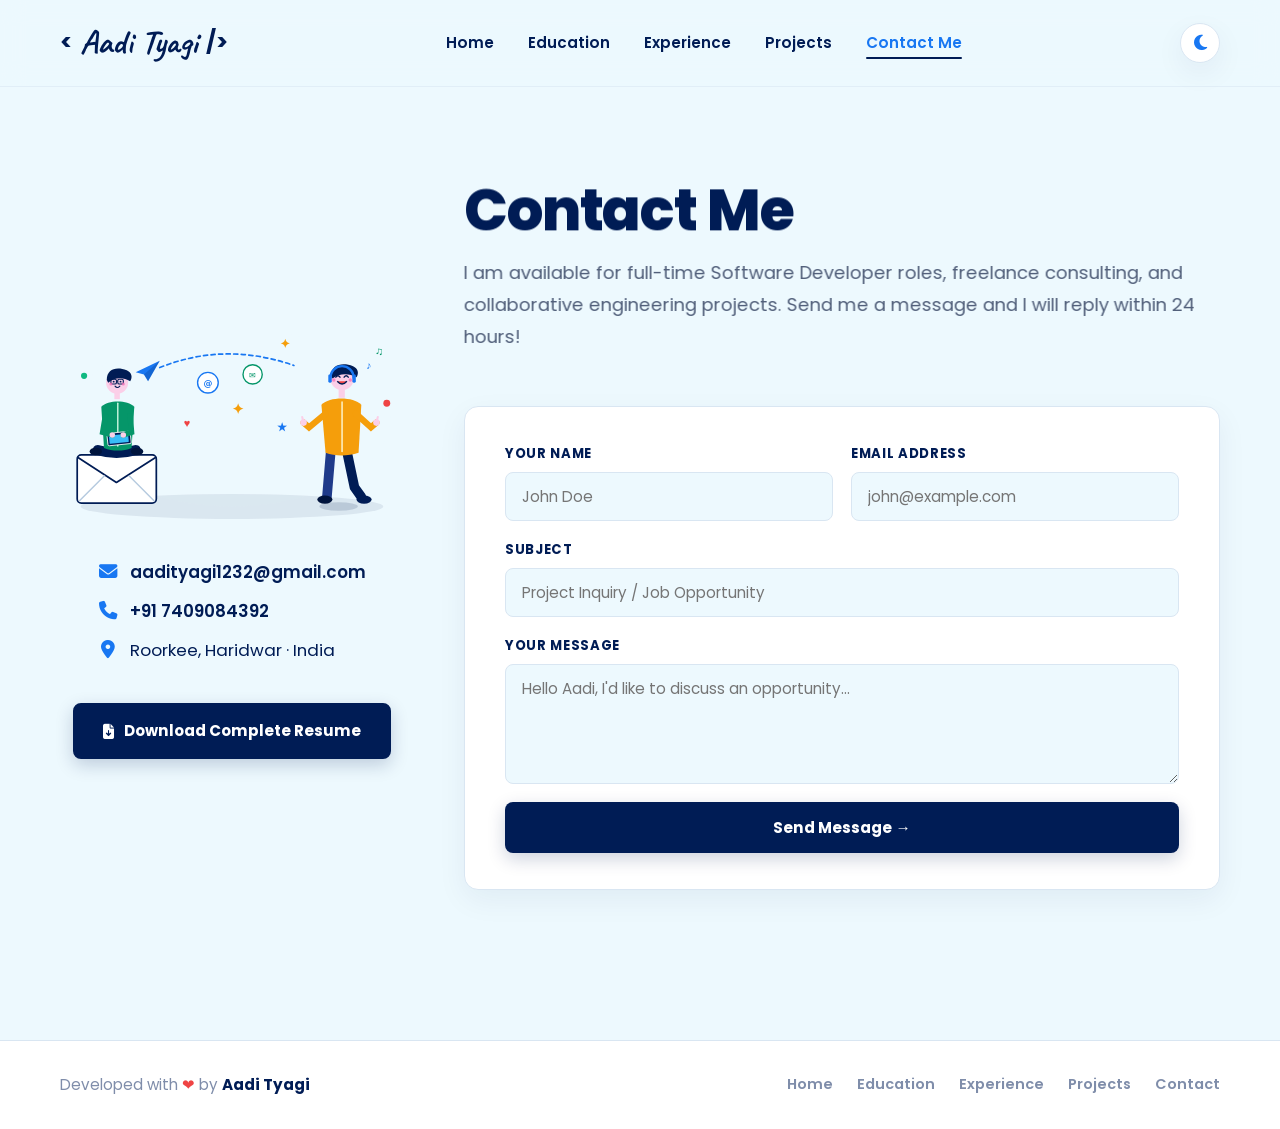
==== contact.html @ 20dd753e "feat: complete master portfolio with dark mode, animations, and live projects" ====
<!DOCTYPE html>
<html lang="en">
<head>
  <meta charset="UTF-8">
  <meta name="viewport" content="width=device-width, initial-scale=1.0">
  <meta name="description" content="Contact Aadi Tyagi — Full Stack Developer. Reach out for software engineering roles and consulting.">
  <title>Contact Me | Aadi Tyagi</title>

  <!-- Google Fonts: Poppins & Caveat -->
  <link rel="preconnect" href="https://fonts.googleapis.com">
  <link rel="preconnect" href="https://fonts.gstatic.com" crossorigin>
  <link href="https://fonts.googleapis.com/css2?family=Caveat:wght@700&family=Poppins:wght@300;400;500;600;700;800;900&display=swap" rel="stylesheet">

  <!-- FontAwesome 6 Icons -->
  <link rel="stylesheet" href="https://cdnjs.cloudflare.com/ajax/libs/font-awesome/6.5.1/css/all.min.css">

  <link rel="stylesheet" href="style.css">
  <link rel="icon" href="data:image/svg+xml,<svg xmlns='http://www.w3.org/2000/svg' viewBox='0 0 100 100'><text y='.9em' font-size='90'>📬</text></svg>">
</head>
<body>

  <!-- Unique Animated Page Loader (Contact: Flying Plane) -->
  <div class="page-loader" id="pageLoader">
    <i class="fa-solid fa-paper-plane loader-contact"></i>
    <span class="loader-text">Loading Contact Portal...</span>
  </div>

  <!-- Header Navigation -->
  <header class="header-nav" id="headerNav">
    <div class="nav-container">
      <a href="index.html" class="brand-signature">
        <span class="brand-code-bracket">&lt;</span>
        <span>Aadi Tyagi</span>
        <span class="brand-code-bracket">/&gt;</span>
      </a>

      <nav>
        <ul class="nav-menu">
          <li><a href="index.html" class="nav-link">Home</a></li>
          <li><a href="education.html" class="nav-link">Education</a></li>
          <li><a href="experience.html" class="nav-link">Experience</a></li>
          <li><a href="projects.html" class="nav-link">Projects</a></li>
          <li><a href="contact.html" class="nav-link active">Contact Me</a></li>
        </ul>
      </nav>

      <!-- Theme Switcher & Mobile Toggle -->
      <div class="nav-actions">
        <button class="theme-toggle-btn" aria-label="Toggle theme" title="Toggle Dark/Light Mode">
          <i class="fa-solid fa-moon theme-icon-moon"></i>
        </button>
        <button class="nav-toggle" id="navToggle" aria-label="Toggle navigation">
          <span></span><span></span><span></span>
        </button>
      </div>
    </div>
  </header>

  <!-- Mobile Drawer -->
  <div class="mobile-menu" id="mobileMenu">
    <a href="index.html" class="mobile-link">Home</a>
    <a href="education.html" class="mobile-link">Education</a>
    <a href="experience.html" class="mobile-link">Experience</a>
    <a href="projects.html" class="mobile-link">Projects</a>
    <a href="contact.html" class="mobile-link active">Contact Me</a>
  </div>

  <main class="page-section">
    <div class="container">
      
      <!-- Contact Split Page (Ashutosh Style) -->
      <div class="contact-split-page">
        
        <!-- Left: 2 Expressive Cartoon Characters (Messenger Friend & Dancing Friend) -->
        <div class="contact-avatar-side scroll-reveal-left">
          <div class="illustration-wrap" style="max-width: 480px; margin-bottom: 24px;">
            <svg viewBox="0 0 500 320" fill="none" xmlns="http://www.w3.org/2000/svg" style="width: 100%; height: auto;">
              <!-- Background Glow Circle -->
              <ellipse cx="250" cy="160" rx="230" ry="130" fill="#EDF9FE"/>
              <ellipse cx="250" cy="290" rx="220" ry="18" fill="rgba(0, 28, 85, 0.08)"/>

              <!-- ========================================================
                   CARTOON 1 (LEFT): MESSENGER FRIEND ON GIANT ENVELOPE
                   ======================================================== -->
              <!-- Giant Mail Envelope -->
              <rect x="25" y="215" width="115" height="70" rx="6" fill="#FFFFFF" stroke="#001C55" stroke-width="2.5"/>
              <path d="M25 218 L82 255 L140 218" stroke="#001C55" stroke-width="2.5" fill="none" stroke-linejoin="round"/>
              <line x1="28" y1="282" x2="65" y2="245" stroke="#B4C9DE" stroke-width="2"/>
              <line x1="137" y1="282" x2="100" y2="245" stroke="#B4C9DE" stroke-width="2"/>

              <!-- Messenger Character Sitting on Envelope with Laptop -->
              <g class="new-standing-cartoon">
                <!-- Folded legs -->
                <path d="M55 208 Q82 216 110 208" stroke="#001C55" stroke-width="15" stroke-linecap="round"/>
                <ellipse cx="52" cy="210" rx="9" ry="5.5" fill="#00143D"/>
                <ellipse cx="112" cy="210" rx="9" ry="5.5" fill="#00143D"/>

                <!-- Emerald Hoodie Torso -->
                <path d="M60 145 C70 135 98 135 108 145 L104 205 C92 210 76 210 64 205 Z" fill="#059669"/>
                <line x1="84" y1="140" x2="84" y2="202" stroke="#D1FAE5" stroke-width="2" stroke-linecap="round"/>

                <!-- Mini Laptop -->
                <rect x="68" y="184" width="34" height="18" rx="2" fill="#001C55" stroke="#FFFFFF" stroke-width="1.2" transform="rotate(-6 68 184)"/>
                <rect x="71" y="187" width="28" height="12" rx="1" fill="#38BDF8" transform="rotate(-6 71 187)"/>

                <!-- Typing Arms -->
                <g class="anim-typing-left">
                  <path d="M66 158 L62 182 L76 186" stroke="#059669" stroke-width="8" stroke-linecap="round"/>
                  <circle cx="76" cy="186" r="4" fill="#FBCFE8"/>
                </g>
                <g class="anim-typing-right">
                  <path d="M102 158 L104 182 L92 186" stroke="#059669" stroke-width="8" stroke-linecap="round"/>
                  <circle cx="92" cy="186" r="4" fill="#FBCFE8"/>
                </g>

                <!-- Head & FULLY VISIBLE SMILING FACE WITH GLASSES -->
                <rect x="79" y="122" width="8" height="12" fill="#FBCFE8"/>
                <circle cx="83" cy="110" r="16" fill="#FBCFE8"/>
                <!-- Hair -->
                <path d="M68 106 C68 90 82 86 97 92 C104 95 106 102 102 108 C92 102 80 102 70 110 Z" fill="#001C55"/>
                <!-- Glasses -->
                <rect x="74" y="105" width="8" height="7" rx="2" fill="none" stroke="#001C55" stroke-width="1.6"/>
                <rect x="84" y="105" width="8" height="7" rx="2" fill="none" stroke="#001C55" stroke-width="1.6"/>
                <line x1="82" y1="108" x2="84" y2="108" stroke="#001C55" stroke-width="1.6"/>
                <!-- Eyes & Smile -->
                <circle cx="78" cy="108.5" r="1.4" fill="#001C55"/>
                <circle cx="88" cy="108.5" r="1.4" fill="#001C55"/>
                <path d="M80 115 Q83 119 87 115" stroke="#001C55" stroke-width="1.6" stroke-linecap="round" fill="none"/>
                <circle cx="74" cy="112" r="2.2" fill="#F472B6" opacity="0.8"/>
                <circle cx="92" cy="112" r="2.2" fill="#F472B6" opacity="0.8"/>
              </g>

              <!-- Flying Paper Airplane from Envelope -->
              <g class="anim-celebrate-jump">
                <path d="M110 95 L145 78 L128 108 L122 98 Z" fill="#1877F2"/>
                <path d="M122 98 L145 78 L128 108 Z" fill="#001C55" opacity="0.2"/>
              </g>

              <!-- Floating Connection Elements Between Characters -->
              <path d="M145 88 Q240 50 340 85" stroke="#1877F2" stroke-width="2.5" stroke-dasharray="6,5" stroke-linecap="round" fill="none"/>
              <g class="anim-celebrate-jump">
                <circle cx="215" cy="110" r="15" fill="#FFFFFF" stroke="#1877F2" stroke-width="2"/>
                <text x="215" y="115" fill="#1877F2" font-family="'Plus Jakarta Sans', system-ui, sans-serif" font-size="13" font-weight="800" text-anchor="middle">@</text>
              </g>
              <g class="anim-dance-arms">
                <circle cx="280" cy="98" r="14" fill="#FFFFFF" stroke="#059669" stroke-width="2"/>
                <text x="280" y="103" fill="#059669" font-size="12" text-anchor="middle">✉</text>
              </g>
              <text x="250" y="155" fill="#F59E0B" font-size="20" font-weight="bold">✦</text>
              <text x="180" y="175" fill="#EF4444" font-size="16">♥</text>
              <text x="315" y="180" fill="#1877F2" font-size="16" font-weight="bold">★</text>

              <!-- ========================================================
                   CARTOON 2 (RIGHT): DANCING & CELEBRATING FRIEND (DOUBLE THUMBS UP)
                   ======================================================== -->
              <g class="anim-dancing-cartoon">
                <!-- Ground Contact Shadow -->
                <ellipse cx="405" cy="290" rx="28" ry="6" fill="rgba(0, 28, 85, 0.15)"/>

                <!-- Dancing Legs (tapping foot rhythm) -->
                <path d="M394 205 L388 276" stroke="#1E3A8A" stroke-width="14" stroke-linecap="round"/>
                <path d="M416 205 L428 262 L438 276" stroke="#001C55" stroke-width="14" stroke-linecap="round" stroke-linejoin="round"/>
                <ellipse cx="385" cy="280" rx="11" ry="6" fill="#00143D"/>
                <ellipse cx="442" cy="280" rx="11" ry="6" fill="#001C55"/>

                <!-- Amber/Orange Celebration Hoodie -->
                <path d="M380 142 C392 130 426 130 438 142 L434 212 C418 217 400 217 386 212 Z" fill="#F59E0B"/>
                <line x1="410" y1="138" x2="410" y2="210" stroke="#FEF3C7" stroke-width="2.2" stroke-linecap="round"/>

                <!-- Double Thumbs Up Dancing Arms -->
                <g class="anim-dance-arms">
                  <!-- Left arm thumbs up -->
                  <path d="M386 155 L362 175 L354 168" stroke="#F59E0B" stroke-width="9" stroke-linecap="round"/>
                  <circle cx="354" cy="168" r="4.8" fill="#FBCFE8"/>
                  <path d="M354 167 L352 160" stroke="#FBCFE8" stroke-width="3" stroke-linecap="round"/>
                  <!-- Right arm thumbs up -->
                  <path d="M430 155 L452 175 L460 168" stroke="#F59E0B" stroke-width="9" stroke-linecap="round"/>
                  <circle cx="460" cy="168" r="4.8" fill="#FBCFE8"/>
                  <path d="M460 167 L462 160" stroke="#FBCFE8" stroke-width="3" stroke-linecap="round"/>
                </g>

                <!-- Head & FULLY VISIBLE JOYFUL FACE WITH HEADPHONES -->
                <rect x="405" y="118" width="9" height="14" fill="#FBCFE8"/>
                <circle cx="410" cy="104" r="17" fill="#FBCFE8"/>
                <!-- Hair -->
                <path d="M394 100 C394 84 410 80 426 86 C433 89 435 96 431 102 C420 96 406 96 396 104 Z" fill="#001C55"/>
                <!-- Wireless Headphones -->
                <path d="M393 104 C393 80 427 80 427 104" stroke="#1877F2" stroke-width="3.5" fill="none"/>
                <rect x="390" y="98" width="5" height="12" rx="2" fill="#1877F2"/>
                <rect x="425" y="98" width="5" height="12" rx="2" fill="#1877F2"/>
                <!-- Happy Singing/Grooving Eyes (^ ^) -->
                <path d="M401 102 Q404 98 407 102" stroke="#001C55" stroke-width="2" fill="none" stroke-linecap="round"/>
                <path d="M413 102 Q416 98 419 102" stroke="#001C55" stroke-width="2" fill="none" stroke-linecap="round"/>
                <!-- Big Open Joyful Smile -->
                <path d="M403 108 Q410 116 417 108" stroke="#001C55" stroke-width="2" fill="#EF4444"/>
                <circle cx="398" cy="106" r="2.5" fill="#F472B6" opacity="0.8"/>
                <circle cx="422" cy="106" r="2.5" fill="#F472B6" opacity="0.8"/>

                <!-- Floating Music Notes -->
                <text x="445" y="90" fill="#1877F2" font-size="15" font-weight="bold" class="anim-music-note">♪</text>
                <text x="458" y="70" fill="#059669" font-size="16" font-weight="bold" class="anim-music-note delay-1">♫</text>
              </g>

              <!-- Ambient Floating Tech Elements -->
              <text x="320" y="60" fill="#F59E0B" font-size="18" font-weight="bold">✦</text>
              <circle cx="35" cy="100" r="4.5" fill="#10B981"/>
              <circle cx="475" cy="140" r="5" fill="#EF4444"/>
            </svg>
          </div>

          <!-- Direct Info List -->
          <div class="direct-info-list scroll-reveal-bottom delay-1">
            <div class="direct-info-item">
              <i class="fa-solid fa-envelope"></i>
              <a href="mailto:aadityagi1232@gmail.com">aadityagi1232@gmail.com</a>
            </div>
            <div class="direct-info-item">
              <i class="fa-solid fa-phone"></i>
              <a href="tel:7409084392">+91 7409084392</a>
            </div>
            <div class="direct-info-item">
              <i class="fa-solid fa-location-dot"></i>
              <span>Roorkee, Haridwar &middot; India</span>
            </div>
          </div>

          <!-- Resume Download Button -->
          <a href="Aadi%20Resume.pdf" download="Aadi Resume.pdf" target="_blank" class="btn-ashutosh scroll-reveal-forward delay-2" style="margin-top: 16px;">
            <i class="fa-solid fa-file-arrow-down"></i> Download Complete Resume
          </a>
        </div>

        <!-- Right: Text & Interactive Form -->
        <div class="contact-info-side">
          <h1 class="page-main-title scroll-reveal-top">Contact Me</h1>
          <p class="page-desc scroll-reveal-right delay-1" style="font-size: 1.15rem;">
            I am available for full-time Software Developer roles, freelance consulting, and collaborative engineering projects. Send me a message and I will reply within 24 hours!
          </p>

          <!-- Interactive Message Form Card -->
          <div class="contact-form-card scroll-reveal-bottom delay-2">
            <form id="contactForm" action="https://formsubmit.co/aadityagi1232@gmail.com" method="POST">
              <input type="hidden" name="_subject" value="New Portfolio Message for Aadi Tyagi">
              <input type="hidden" name="_captcha" value="false">
              <input type="hidden" name="_template" value="table">
              
              <div class="form-group-row">
                <div class="form-group">
                  <label for="name">Your Name</label>
                  <input type="text" id="name" name="name" placeholder="John Doe" required>
                </div>
                <div class="form-group">
                  <label for="email">Email Address</label>
                  <input type="email" id="email" name="email" placeholder="john@example.com" required>
                </div>
              </div>

              <div class="form-group">
                <label for="subject">Subject</label>
                <input type="text" id="subject" name="subject" placeholder="Project Inquiry / Job Opportunity" required>
              </div>

              <div class="form-group">
                <label for="message">Your Message</label>
                <textarea id="message" name="message" placeholder="Hello Aadi, I'd like to discuss an opportunity..." required></textarea>
              </div>

              <button type="submit" class="btn-submit-contact" id="submitBtn">
                Send Message &rarr;
              </button>

              <div class="form-success-box" id="formSuccess">
                ✓ Thank you! Your message has been sent directly to aadityagi1232@gmail.com.
              </div>
            </form>
          </div>
        </div>

      </div>

    </div>
  </main>

  <!-- Master Footer -->
  <footer class="master-footer">
    <div class="container footer-inner">
      <div class="footer-author">
        Developed with <span style="color: #ef4444;">❤</span> by <strong>Aadi Tyagi</strong>
      </div>
      <div class="footer-links">
        <a href="index.html" class="footer-link">Home</a>
        <a href="education.html" class="footer-link">Education</a>
        <a href="experience.html" class="footer-link">Experience</a>
        <a href="projects.html" class="footer-link">Projects</a>
        <a href="contact.html" class="footer-link">Contact</a>
      </div>
    </div>
  </footer>

  <script src="script.js"></script>
</body>
</html>
---- style.css ----
/* ==========================================================================
   AADI TYAGI — MASTERPORTFOLIO (Ashutosh Hathidara Style)
   Clean Light Sky-Blue Aesthetic · Signature Script Logo · Multi-Page Flow
   Typography: Poppins + Signature Font ('Caveat')
   ========================================================================== */

@import url('https://fonts.googleapis.com/css2?family=Caveat:wght@700&family=Poppins:wght@300;400;500;600;700;800;900&display=swap');

:root {
  /* MasterPortfolio Signature Sky Palette */
  --bg-page:        #edf9fe;
  --bg-card:        #ffffff;
  --bg-card-hover:  #ffffff;
  --bg-tint:        #e2f3fb;
  --bg-badge:       #e8f4fc;
  --bg-nav:         rgba(237, 249, 254, 0.95);
  --bg-nav-scrolled: rgba(237, 249, 254, 0.98);

  /* Typography Colors */
  --text-dark:      #001c55;
  --text-body:      #52607b;
  --text-muted:     #7f8daa;
  --text-light:     #a0aec0;

  /* Accent & Interaction */
  --accent-navy:    #001c55;
  --accent-blue:    #1877f2;
  --accent-hover:   #003399;
  --accent-soft:    rgba(0, 28, 85, 0.08);

  --btn-bg:         #001c55;
  --btn-text:       #ffffff;

  --border-card:    #d9e6f2;
  --border-light:   #e7eff7;
  --border-nav:     rgba(217, 230, 242, 0.6);

  /* Shadows */
  --shadow-card:    0 10px 30px rgba(0, 28, 85, 0.06);
  --shadow-hover:   0 18px 40px rgba(0, 28, 85, 0.12);
  --shadow-btn:     0 6px 18px rgba(0, 28, 85, 0.2);

  /* Geometry */
  --r-sm:           8px;
  --r-md:           14px;
  --r-lg:           20px;
  --r-full:         9999px;

  /* Fonts */
  --font-main:      'Poppins', sans-serif;
  --font-signature: 'Caveat', cursive;

  --ease:           cubic-bezier(0.16, 1, 0.3, 1);
}

/* ============ HIGH-CONTRAST CURATED DARK THEME ============ */
[data-theme="dark"] {
  --bg-page:        #0a0f1d;
  --bg-card:        #11192e;
  --bg-card-hover:  #16223d;
  --bg-tint:        #16223d;
  --bg-badge:       #1e293b;
  --bg-nav:         rgba(10, 15, 29, 0.92);
  --bg-nav-scrolled: rgba(10, 15, 29, 0.98);

  --text-dark:      #f8fafc;
  --text-body:      #cbd5e1;
  --text-muted:     #94a3b8;
  --text-light:     #64748b;

  --accent-navy:    #38bdf8;
  --accent-blue:    #38bdf8;
  --accent-hover:   #60a5fa;
  --accent-soft:    rgba(56, 189, 248, 0.14);

  --btn-bg:         #1877f2;
  --btn-text:       #ffffff;

  --border-card:    #1e293b;
  --border-light:   #27354f;
  --border-nav:     rgba(30, 41, 59, 0.85);

  --shadow-card:    0 10px 30px rgba(0, 0, 0, 0.45);
  --shadow-hover:   0 18px 40px rgba(0, 0, 0, 0.65);
  --shadow-btn:     0 6px 18px rgba(56, 189, 248, 0.25);
}

/* ============ RESET & BASE ============ */
*, *::before, *::after {
  margin: 0;
  padding: 0;
  box-sizing: border-box;
}

html {
  scroll-behavior: smooth;
  font-size: 16px;
  background-color: var(--bg-page);
}

body {
  font-family: var(--font-main);
  background-color: var(--bg-page);
  color: var(--text-dark);
  line-height: 1.6;
  -webkit-font-smoothing: antialiased;
  -moz-osx-font-smoothing: grayscale;
  min-height: 100vh;
  display: flex;
  flex-direction: column;
}

/* Page Transition Loader */
.page-loader {
  position: fixed;
  inset: 0;
  background: var(--bg-page);
  z-index: 99999;
  display: flex;
  flex-direction: column;
  align-items: center;
  justify-content: center;
  gap: 20px;
  transition: opacity 0.5s ease, visibility 0.5s ease;
}

.page-loader.fade-out {
  opacity: 0;
  visibility: hidden;
  pointer-events: none;
}

/* Unique Loader Animations */
/* 1. Code Brackets Loader (Home) */
.loader-code {
  font-family: var(--font-signature);
  font-size: 2.8rem;
  color: var(--text-dark);
  animation: pulseScale 1.4s infinite ease-in-out;
}

/* 2. Cap Loader (Education) */
.loader-cap {
  font-size: 3rem;
  color: #1877f2;
  animation: bounceCap 1.2s infinite alternate ease-in-out;
}

/* 3. Briefcase Loader (Experience) */
.loader-exp {
  font-size: 2.8rem;
  color: var(--text-dark);
  animation: swingBrief 1.2s infinite ease-in-out;
}

/* 4. Terminal / Project Loader (Projects) */
.loader-projects {
  font-size: 2.8rem;
  color: #0ea5e9;
  animation: spinSlow 2s infinite linear;
}

/* 5. Plane Loader (Contact) */
.loader-contact {
  font-size: 3rem;
  color: #2563eb;
  animation: flyPlane 1.5s infinite ease-in-out;
}

.loader-text {
  font-size: 0.9rem;
  font-weight: 600;
  letter-spacing: 0.08em;
  text-transform: uppercase;
  color: var(--text-muted);
}

@keyframes pulseScale {
  0%, 100% { transform: scale(0.95); opacity: 0.7; }
  50% { transform: scale(1.08); opacity: 1; }
}

@keyframes bounceCap {
  0% { transform: translateY(0) rotate(-4deg); }
  100% { transform: translateY(-16px) rotate(4deg); }
}

@keyframes swingBrief {
  0%, 100% { transform: rotate(-8deg); }
  50% { transform: rotate(8deg); }
}

@keyframes spinSlow {
  0% { transform: rotate(0deg); }
  100% { transform: rotate(360deg); }
}

@keyframes flyPlane {
  0%, 100% { transform: translate(0, 0) rotate(0deg); }
  50% { transform: translate(12px, -12px) rotate(-10deg); }
}

/* ============ NAVBAR (Ashutosh Style) ============ */
.header-nav {
  position: sticky;
  top: 0;
  width: 100%;
  background: var(--bg-nav);
  backdrop-filter: blur(12px);
  -webkit-backdrop-filter: blur(12px);
  z-index: 1000;
  padding: 16px 0;
  border-bottom: 1px solid var(--border-nav);
  transition: all 0.3s var(--ease);
}

.header-nav.scrolled {
  box-shadow: var(--shadow-card);
  background: var(--bg-nav-scrolled);
}

.nav-actions {
  display: flex;
  align-items: center;
  gap: 12px;
}

.theme-toggle-btn {
  width: 40px;
  height: 40px;
  border-radius: var(--r-full);
  border: 1px solid var(--border-card);
  background: var(--bg-card);
  color: var(--text-dark);
  display: inline-flex;
  align-items: center;
  justify-content: center;
  cursor: pointer;
  font-size: 1.1rem;
  transition: all 0.25s var(--ease);
  box-shadow: var(--shadow-card);
}

.theme-toggle-btn:hover {
  transform: scale(1.08) rotate(15deg);
  border-color: var(--accent-blue);
  color: var(--accent-blue);
}

.theme-icon-sun {
  color: #f59e0b;
}

.theme-icon-moon {
  color: #1877f2;
}

.nav-container {
  max-width: 1240px;
  margin: 0 auto;
  padding: 0 40px;
  display: flex;
  align-items: center;
  justify-content: space-between;
}

/* Signature Brand Logo */
.brand-signature {
  display: inline-flex;
  align-items: center;
  gap: 8px;
  text-decoration: none;
  font-family: var(--font-signature);
  font-size: 2.1rem;
  color: var(--text-dark);
  font-weight: 700;
  transition: transform 0.2s var(--ease);
}

.brand-signature:hover {
  transform: scale(1.03);
}

.brand-code-bracket {
  font-family: var(--font-main);
  font-size: 1.4rem;
  font-weight: 700;
  color: var(--text-dark);
}

.nav-menu {
  display: flex;
  align-items: center;
  gap: 34px;
  list-style: none;
}

.nav-link {
  font-size: 0.95rem;
  font-weight: 600;
  color: var(--text-dark);
  text-decoration: none;
  position: relative;
  transition: color 0.2s ease;
  padding: 6px 0;
}

.nav-link:hover,
.nav-link.active {
  color: var(--accent-blue);
}

.nav-link.active::after {
  content: '';
  position: absolute;
  bottom: 0;
  left: 0;
  width: 100%;
  height: 2.5px;
  background: var(--accent-navy);
  border-radius: 2px;
}

/* Mobile Hamburger */
.nav-toggle {
  display: none;
  flex-direction: column;
  justify-content: center;
  gap: 5px;
  width: 40px;
  height: 40px;
  background: transparent;
  border: none;
  cursor: pointer;
  padding: 5px;
}

.nav-toggle span {
  display: block;
  width: 100%;
  height: 2.5px;
  background: var(--text-dark);
  border-radius: 2px;
  transition: all 0.25s;
}

.nav-toggle.open span:nth-child(1) { transform: translateY(7.5px) rotate(45deg); }
.nav-toggle.open span:nth-child(2) { opacity: 0; }
.nav-toggle.open span:nth-child(3) { transform: translateY(-7.5px) rotate(-45deg); }

/* Mobile Menu Drawer */
.mobile-menu {
  position: fixed;
  inset: 72px 0 0 0;
  background: var(--bg-page);
  z-index: 990;
  display: none;
  flex-direction: column;
  padding: 30px 40px;
  gap: 20px;
  border-top: 1px solid var(--border-card);
}

.mobile-menu.open {
  display: flex;
}

.mobile-link {
  font-size: 1.25rem;
  font-weight: 700;
  color: var(--text-dark);
  text-decoration: none;
  padding: 10px 0;
  border-bottom: 1px solid var(--border-card);
}

.mobile-link.active {
  color: var(--accent-blue);
}

/* ============ MAIN LAYOUT ============ */
main {
  flex: 1;
}

.container {
  max-width: 1240px;
  margin: 0 auto;
  padding: 0 40px;
}

.page-section {
  padding: 60px 0 90px;
}

/* ============ ASHUTOSH HERO SPLIT ============ */
.hero-split {
  display: grid;
  grid-template-columns: 1.15fr 1fr;
  gap: 60px;
  align-items: center;
  min-height: calc(85vh - 75px);
  padding: 40px 0 60px;
}

.hero-text-side {
  display: flex;
  flex-direction: column;
}

.hero-greeting {
  font-size: clamp(2.8rem, 5.2vw, 4.4rem);
  font-weight: 800;
  color: var(--text-dark);
  line-height: 1.12;
  letter-spacing: -0.03em;
  margin-bottom: 12px;
}

.hero-handle {
  font-size: 1.4rem;
  font-weight: 600;
  color: var(--text-muted);
  font-style: italic;
  margin-bottom: 22px;
}

.hero-summary {
  font-size: 1.15rem;
  color: var(--text-body);
  line-height: 1.8;
  margin-bottom: 32px;
  max-width: 580px;
}

.hero-summary strong {
  color: var(--text-dark);
  font-weight: 700;
}

/* Social Icon Badges (Ashutosh Style) */
.social-icons-row {
  display: flex;
  align-items: center;
  gap: 16px;
  margin-bottom: 36px;
  flex-wrap: wrap;
}

.social-circle {
  width: 44px;
  height: 44px;
  border-radius: 50%;
  display: flex;
  align-items: center;
  justify-content: center;
  text-decoration: none;
  font-size: 1.15rem;
  color: #ffffff;
  transition: all 0.25s var(--ease);
  box-shadow: 0 4px 12px rgba(0, 0, 0, 0.08);
}

.social-circle:hover {
  transform: translateY(-4px) scale(1.05);
  box-shadow: 0 8px 18px rgba(0, 0, 0, 0.16);
}

.social-circle.github   { background: #181717; }
.social-circle.linkedin { background: #0077b5; }
.social-circle.email    { background: #ea4335; }
.social-circle.phone    { background: #25d366; }
.social-circle.code     { background: #001c55; }

/* Action Buttons */
.hero-btn-row {
  display: flex;
  align-items: center;
  gap: 16px;
  flex-wrap: wrap;
}

.btn-ashutosh {
  display: inline-flex;
  align-items: center;
  gap: 10px;
  background: var(--accent-navy);
  color: #ffffff;
  padding: 14px 28px;
  font-size: 0.95rem;
  font-weight: 700;
  border-radius: var(--r-sm);
  text-decoration: none;
  box-shadow: var(--shadow-btn);
  transition: all 0.25s var(--ease);
  cursor: pointer;
  border: 2px solid var(--accent-navy);
}

.btn-ashutosh:hover {
  background: var(--accent-hover);
  border-color: var(--accent-hover);
  transform: translateY(-2px);
  box-shadow: var(--shadow-hover);
}

.btn-ashutosh-outline {
  display: inline-flex;
  align-items: center;
  gap: 10px;
  background: transparent;
  color: var(--accent-navy);
  padding: 14px 28px;
  font-size: 0.95rem;
  font-weight: 700;
  border-radius: var(--r-sm);
  text-decoration: none;
  border: 2px solid var(--accent-navy);
  transition: all 0.25s var(--ease);
}

.btn-ashutosh-outline:hover {
  background: var(--accent-navy);
  color: #ffffff;
  transform: translateY(-2px);
}

/* Hero Illustration Container */
.hero-art-side {
  display: flex;
  align-items: center;
  justify-content: center;
  position: relative;
}

.illustration-wrap {
  width: 100%;
  max-width: 520px;
  animation: floatArt 6s ease-in-out infinite alternate;
}

@keyframes floatArt {
  0%   { transform: translateY(0); }
  100% { transform: translateY(-10px); }
}

/* ============ WHAT I DO SECTION (Ashutosh Style) ============ */
.section-heading-center {
  font-size: clamp(2.2rem, 4vw, 3.2rem);
  font-weight: 800;
  color: var(--text-dark);
  text-align: center;
  margin-bottom: 50px;
  letter-spacing: -0.02em;
}

.what-i-do-grid {
  display: grid;
  grid-template-columns: 1fr 1.3fr;
  gap: 60px;
  align-items: center;
  margin-top: 40px;
}

.wid-art {
  display: flex;
  justify-content: center;
}

.wid-content {
  display: flex;
  flex-direction: column;
}

.wid-title {
  font-size: 2rem;
  font-weight: 800;
  color: var(--text-dark);
  margin-bottom: 20px;
}

.tech-icons-row {
  display: flex;
  align-items: center;
  gap: 20px;
  font-size: 2.4rem;
  color: var(--text-muted);
  margin-bottom: 28px;
  flex-wrap: wrap;
}

.tech-icon-item {
  transition: transform 0.2s, color 0.2s;
  cursor: pointer;
}

.tech-icon-item:hover {
  transform: scale(1.18);
  color: var(--accent-blue);
}

.wid-bullets {
  display: flex;
  flex-direction: column;
  gap: 14px;
}

.wid-bullet {
  display: flex;
  align-items: flex-start;
  gap: 12px;
  font-size: 1.05rem;
  color: var(--text-body);
  line-height: 1.65;
}

.wid-bullet span.bullet-emoji {
  font-size: 1.25rem;
  line-height: 1.4;
}

/* ============ PAGE HEADER (MULTI-PAGE BANNER) ============ */
.page-hero-banner {
  display: grid;
  grid-template-columns: 1fr 1.1fr;
  gap: 60px;
  align-items: center;
  padding: 40px 0 60px;
}

.page-hero-art {
  display: flex;
  align-items: center;
  justify-content: center;
}

.page-hero-text {
  display: flex;
  flex-direction: column;
}

.page-main-title {
  font-size: clamp(2.4rem, 4.5vw, 3.6rem);
  font-weight: 800;
  color: var(--text-dark);
  line-height: 1.15;
  margin-bottom: 14px;
  letter-spacing: -0.02em;
}

.page-subtitle {
  font-size: 1.25rem;
  font-weight: 700;
  color: var(--text-dark);
  margin-bottom: 16px;
}

.page-desc {
  font-size: 1.05rem;
  color: var(--text-body);
  line-height: 1.75;
  margin-bottom: 24px;
}

/* ============ EDUCATION CARDS ============ */
.degrees-section-title {
  font-size: 2.2rem;
  font-weight: 800;
  color: var(--text-dark);
  text-align: center;
  margin: 60px 0 40px;
}

.degrees-container {
  display: flex;
  flex-direction: column;
  gap: 30px;
}

.degree-card {
  background: var(--bg-card);
  border: 1px solid var(--border-card);
  border-radius: var(--r-md);
  padding: 36px 40px;
  box-shadow: var(--shadow-card);
  display: grid;
  grid-template-columns: 120px 1fr;
  gap: 36px;
  align-items: center;
  transition: all 0.3s var(--ease);
}

.degree-card:hover {
  transform: translateY(-4px);
  box-shadow: var(--shadow-hover);
}

.degree-logo-box {
  width: 100px;
  height: 100px;
  border-radius: 50%;
  background: var(--bg-tint);
  border: 2px solid var(--border-card);
  display: flex;
  align-items: center;
  justify-content: center;
  font-size: 2.2rem;
  color: var(--accent-navy);
}

.degree-body {
  display: flex;
  flex-direction: column;
}

.degree-header-row {
  display: flex;
  justify-content: space-between;
  align-items: flex-start;
  flex-wrap: wrap;
  gap: 10px;
  margin-bottom: 8px;
}

.degree-institution {
  font-size: 1.45rem;
  font-weight: 800;
  color: var(--text-dark);
}

.degree-dates {
  font-size: 0.95rem;
  font-weight: 700;
  color: var(--text-muted);
}

.degree-name {
  font-size: 1.15rem;
  font-weight: 700;
  color: var(--accent-blue);
  margin-bottom: 16px;
}

.degree-points {
  display: flex;
  flex-direction: column;
  gap: 8px;
}

.degree-point {
  display: flex;
  align-items: flex-start;
  gap: 10px;
  font-size: 0.98rem;
  color: var(--text-body);
}

.degree-point i {
  color: #10b981;
  margin-top: 4px;
}

/* Certifications Grid */
.certs-grid {
  display: grid;
  grid-template-columns: repeat(auto-fit, minmax(320px, 1fr));
  gap: 24px;
  margin-top: 30px;
}

.cert-card {
  background: var(--bg-card);
  border: 1px solid var(--border-card);
  border-radius: var(--r-md);
  padding: 30px;
  box-shadow: var(--shadow-card);
  display: flex;
  flex-direction: column;
  transition: all 0.3s var(--ease);
}

.cert-card:hover {
  transform: translateY(-4px);
  box-shadow: var(--shadow-hover);
}

.cert-icon-top {
  font-size: 2rem;
  color: var(--accent-navy);
  margin-bottom: 16px;
}

.cert-title {
  font-size: 1.2rem;
  font-weight: 700;
  color: var(--text-dark);
  margin-bottom: 6px;
}

.cert-issuer {
  font-size: 0.88rem;
  font-weight: 600;
  color: var(--accent-blue);
  margin-bottom: 12px;
}

.cert-desc {
  font-size: 0.92rem;
  color: var(--text-body);
  line-height: 1.6;
  margin-bottom: 18px;
  flex: 1;
}

.cert-badge {
  align-self: flex-start;
  font-size: 0.75rem;
  font-weight: 700;
  background: #e6f9ed;
  color: #059669;
  padding: 4px 12px;
  border-radius: var(--r-full);
}

/* ============ EXPERIENCE TIMELINE ============ */
.exp-timeline {
  display: flex;
  flex-direction: column;
  gap: 30px;
  margin-top: 30px;
}

.exp-card {
  background: var(--bg-card);
  border: 1px solid var(--border-card);
  border-radius: var(--r-md);
  padding: 36px 40px;
  box-shadow: var(--shadow-card);
  display: grid;
  grid-template-columns: 120px 1fr;
  gap: 36px;
  align-items: flex-start;
  transition: all 0.3s var(--ease);
}

.exp-card:hover {
  transform: translateY(-4px);
  box-shadow: var(--shadow-hover);
}

.exp-icon-box {
  width: 90px;
  height: 90px;
  border-radius: var(--r-md);
  background: var(--bg-tint);
  border: 1px solid var(--border-card);
  display: flex;
  align-items: center;
  justify-content: center;
  font-size: 2.2rem;
  color: var(--accent-navy);
}

.exp-header {
  display: flex;
  justify-content: space-between;
  align-items: flex-start;
  flex-wrap: wrap;
  gap: 10px;
  margin-bottom: 6px;
}

.exp-role-title {
  font-size: 1.45rem;
  font-weight: 800;
  color: var(--text-dark);
}

.exp-period {
  font-size: 0.92rem;
  font-weight: 700;
  color: var(--text-muted);
}

.exp-company-sub {
  font-size: 1.1rem;
  font-weight: 700;
  color: var(--accent-blue);
  margin-bottom: 16px;
}

.exp-bullets {
  display: flex;
  flex-direction: column;
  gap: 8px;
  margin-bottom: 18px;
}

.exp-bullet {
  display: flex;
  align-items: flex-start;
  gap: 10px;
  font-size: 0.98rem;
  color: var(--text-body);
  line-height: 1.6;
}

.exp-bullet i {
  color: var(--accent-blue);
  margin-top: 5px;
  font-size: 0.85rem;
}

.exp-tags-row {
  display: flex;
  flex-wrap: wrap;
  gap: 8px;
}

.exp-tag {
  font-size: 0.78rem;
  font-weight: 600;
  background: var(--bg-page);
  border: 1px solid var(--border-card);
  color: var(--text-dark);
  padding: 4px 12px;
  border-radius: var(--r-full);
}

/* ============ PROJECTS SECTION (Ashutosh Cards) ============ */
.projects-cards-grid {
  display: grid;
  grid-template-columns: repeat(auto-fit, minmax(360px, 1fr));
  gap: 28px;
  margin-top: 30px;
}

.ashutosh-proj-card {
  background: var(--bg-card);
  border: 1px solid var(--border-card);
  border-radius: var(--r-md);
  padding: 32px 30px;
  box-shadow: var(--shadow-card);
  display: flex;
  flex-direction: column;
  transition: all 0.3s var(--ease);
  position: relative;
}

.ashutosh-proj-card:hover {
  transform: translateY(-5px);
  box-shadow: var(--shadow-hover);
}

.proj-card-top {
  display: flex;
  align-items: center;
  gap: 12px;
  margin-bottom: 12px;
}

.proj-card-icon {
  font-size: 1.25rem;
  color: var(--text-dark);
}

.proj-card-name {
  font-size: 1.45rem;
  font-weight: 800;
  color: var(--text-dark);
  letter-spacing: -0.02em;
}

.proj-card-tag {
  font-size: 0.72rem;
  font-weight: 700;
  text-transform: uppercase;
  color: var(--accent-blue);
  background: var(--bg-badge);
  padding: 3px 10px;
  border-radius: var(--r-full);
  margin-bottom: 14px;
  align-self: flex-start;
}

.proj-card-desc {
  font-size: 0.95rem;
  color: var(--text-body);
  line-height: 1.65;
  margin-bottom: 24px;
  flex: 1;
}

.proj-card-bottom {
  display: flex;
  align-items: center;
  justify-content: space-between;
  padding-top: 18px;
  border-top: 1px solid var(--border-light);
  flex-wrap: wrap;
  gap: 10px;
}

.proj-tech-icons {
  display: flex;
  align-items: center;
  gap: 12px;
  font-size: 1.35rem;
  color: var(--text-muted);
}

.proj-badge-pill {
  font-size: 0.75rem;
  font-weight: 600;
  color: var(--text-dark);
  background: var(--bg-tint);
  padding: 4px 10px;
  border-radius: var(--r-sm);
}

/* Project Card Action Links (Live Demo) */
.proj-card-actions {
  display: flex;
  align-items: center;
  justify-content: flex-start;
  margin-top: 18px;
  padding-top: 16px;
  border-top: 1px dashed var(--border-card);
  width: 100%;
}

.proj-action-btn {
  display: inline-flex;
  align-items: center;
  gap: 8px;
  padding: 9px 22px;
  font-size: 0.88rem;
  font-weight: 700;
  text-decoration: none;
  border-radius: var(--r-full);
  transition: all 0.25s var(--ease);
}

.proj-btn-live {
  background: var(--accent-blue);
  color: #ffffff;
  border: 1px solid var(--accent-blue);
  box-shadow: 0 4px 12px rgba(24, 119, 242, 0.25);
}

.proj-btn-live:hover {
  background: var(--accent-hover);
  border-color: var(--accent-hover);
  transform: translateY(-2px);
  box-shadow: 0 6px 20px rgba(24, 119, 242, 0.42);
}

/* ============ CONTACT PAGE ============ */
.contact-split-page {
  display: grid;
  grid-template-columns: 1fr 1.15fr;
  gap: 60px;
  align-items: center;
  padding: 30px 0 60px;
}

.contact-avatar-side {
  display: flex;
  flex-direction: column;
  align-items: center;
  text-align: center;
}

.avatar-ring {
  width: 260px;
  height: 260px;
  border-radius: 50%;
  border: 4px solid var(--text-dark);
  padding: 8px;
  background: #ffffff;
  box-shadow: var(--shadow-card);
  margin-bottom: 24px;
  overflow: hidden;
  display: flex;
  align-items: center;
  justify-content: center;
}

.avatar-ring svg {
  width: 100%;
  height: 100%;
}

.contact-info-side {
  display: flex;
  flex-direction: column;
}

.contact-form-card {
  background: var(--bg-card);
  border: 1px solid var(--border-card);
  border-radius: var(--r-md);
  padding: 36px 40px;
  box-shadow: var(--shadow-card);
  margin-top: 28px;
}

.form-group-row {
  display: grid;
  grid-template-columns: 1fr 1fr;
  gap: 18px;
}

.form-group {
  display: flex;
  flex-direction: column;
  gap: 8px;
  margin-bottom: 18px;
}

.form-group label {
  font-size: 0.82rem;
  font-weight: 700;
  color: var(--text-dark);
  text-transform: uppercase;
  letter-spacing: 0.05em;
}

.form-group input,
.form-group textarea {
  font-family: var(--font-main);
  background: var(--bg-page);
  border: 1px solid var(--border-card);
  border-radius: var(--r-sm);
  padding: 12px 16px;
  font-size: 0.95rem;
  color: var(--text-dark);
  outline: none;
  transition: all 0.2s var(--ease);
}

.form-group input:focus,
.form-group textarea:focus {
  background: var(--bg-card);
  border-color: var(--accent-blue);
  box-shadow: 0 0 0 3px var(--accent-soft);
}

.form-group textarea {
  min-height: 120px;
  resize: vertical;
}

.btn-submit-contact {
  width: 100%;
  padding: 14px;
  background: var(--accent-navy);
  color: #ffffff;
  border: none;
  border-radius: var(--r-sm);
  font-family: var(--font-main);
  font-size: 0.95rem;
  font-weight: 700;
  cursor: pointer;
  box-shadow: var(--shadow-btn);
  transition: all 0.25s var(--ease);
}

.btn-submit-contact:hover {
  background: var(--accent-hover);
  transform: translateY(-2px);
}

.form-success-box {
  display: none;
  margin-top: 14px;
  padding: 12px;
  background: #e6f9ed;
  color: #059669;
  border-radius: var(--r-sm);
  font-size: 0.88rem;
  font-weight: 600;
  text-align: center;
}

/* Direct Info List */
.direct-info-list {
  display: flex;
  flex-direction: column;
  gap: 12px;
  margin-bottom: 24px;
}

.direct-info-item {
  display: flex;
  align-items: center;
  gap: 12px;
  font-size: 1.05rem;
  color: var(--text-dark);
}

.direct-info-item i {
  color: var(--accent-blue);
  font-size: 1.15rem;
  width: 20px;
}

.direct-info-item a {
  color: var(--text-dark);
  text-decoration: none;
  font-weight: 600;
  transition: color 0.2s;
}

.direct-info-item a:hover {
  color: var(--accent-blue);
}

/* ============ RESPONSIVE MEDIA QUERIES ============ */
@media (max-width: 960px) {
  .nav-menu {
    display: none;
  }
  .nav-toggle {
    display: flex;
  }
  .hero-split,
  .what-i-do-grid,
  .page-hero-banner,
  .contact-split-page {
    grid-template-columns: 1fr;
    gap: 40px;
  }
  .hero-art-side,
  .page-hero-art {
    order: -1;
  }
  .degree-card,
  .exp-card {
    grid-template-columns: 1fr;
    gap: 20px;
  }
  .form-group-row {
    grid-template-columns: 1fr;
  }
}

@media (max-width: 600px) {
  .container {
    padding: 0 20px;
  }
  .nav-container {
    padding: 0 20px;
  }
  .hero-greeting {
    font-size: 2.4rem;
  }
  .degree-card,
  .exp-card,
  .ashutosh-proj-card,
  .contact-form-card {
    padding: 24px 20px;
  }
}

/* ==========================================================================
   SCROLL REVEAL & INTERACTIVE MICRO-ANIMATIONS
   ========================================================================== */

/* ==========================================================================
   DIRECTIONAL SCROLL REVEAL ANIMATIONS
   Left, Right, Top, Bottom, Forward (Zoom in), Back (Zoom out)
   ========================================================================== */

.scroll-reveal-left {
  opacity: 0;
  transform: translateX(-70px);
  transition: opacity 0.85s cubic-bezier(0.16, 1, 0.3, 1), transform 0.85s cubic-bezier(0.16, 1, 0.3, 1);
  will-change: opacity, transform;
}

.scroll-reveal-right {
  opacity: 0;
  transform: translateX(70px);
  transition: opacity 0.85s cubic-bezier(0.16, 1, 0.3, 1), transform 0.85s cubic-bezier(0.16, 1, 0.3, 1);
  will-change: opacity, transform;
}

.scroll-reveal-top {
  opacity: 0;
  transform: translateY(-50px);
  transition: opacity 0.85s cubic-bezier(0.16, 1, 0.3, 1), transform 0.85s cubic-bezier(0.16, 1, 0.3, 1);
  will-change: opacity, transform;
}

.scroll-reveal-bottom,
.scroll-reveal-up {
  opacity: 0;
  transform: translateY(60px);
  transition: opacity 0.85s cubic-bezier(0.16, 1, 0.3, 1), transform 0.85s cubic-bezier(0.16, 1, 0.3, 1);
  will-change: opacity, transform;
}

.scroll-reveal-forward,
.scroll-reveal-zoom {
  opacity: 0;
  transform: scale(0.82) translateY(24px);
  transition: opacity 0.85s cubic-bezier(0.16, 1, 0.3, 1), transform 0.85s cubic-bezier(0.16, 1, 0.3, 1);
  will-change: opacity, transform;
}

.scroll-reveal-back {
  opacity: 0;
  transform: scale(1.16) translateY(-20px);
  transition: opacity 0.85s cubic-bezier(0.16, 1, 0.3, 1), transform 0.85s cubic-bezier(0.16, 1, 0.3, 1);
  will-change: opacity, transform;
}

/* Activated State */
.in-view {
  opacity: 1 !important;
  transform: translate(0, 0) scale(1) !important;
}

/* Stagger Delays */
.delay-1 { transition-delay: 0.12s; }
.delay-2 { transition-delay: 0.22s; }
.delay-3 { transition-delay: 0.32s; }
.delay-4 { transition-delay: 0.42s; }
.delay-5 { transition-delay: 0.52s; }
.delay-6 { transition-delay: 0.62s; }

/* Micro-Animations & Floating Vectors */
.illustration-wrap {
  animation: floatIllustration 6s ease-in-out infinite alternate;
}

@keyframes floatIllustration {
  0%   { transform: translateY(0px) rotate(0deg); }
  50%  { transform: translateY(-8px) rotate(0.4deg); }
  100% { transform: translateY(-14px) rotate(-0.4deg); }
}

/* Waving Hand Emoji Animation */
.wave-hand {
  display: inline-block;
  transform-origin: 70% 70%;
  animation: waveMotion 2.2s infinite ease-in-out;
}

@keyframes waveMotion {
  0%   { transform: rotate(0deg); }
  15%  { transform: rotate(14deg); }
  30%  { transform: rotate(-8deg); }
  45%  { transform: rotate(14deg); }
  60%  { transform: rotate(-4deg); }
  75%  { transform: rotate(10deg); }
  100% { transform: rotate(0deg); }
}

/* Smooth Card Hover Lift */
.degree-card,
.exp-card,
.ashutosh-proj-card,
.cert-card {
  transition: transform 0.35s var(--ease), box-shadow 0.35s var(--ease), border-color 0.35s var(--ease);
}

.degree-card:hover,
.exp-card:hover,
.ashutosh-proj-card:hover,
.cert-card:hover {
  transform: translateY(-6px) scale(1.01);
  box-shadow: var(--shadow-hover);
  border-color: #b4c9de;
}

/* Subtle Scroll Progress Indicator */
.scroll-progress-bar {
  position: fixed;
  top: 0;
  left: 0;
  height: 3px;
  width: 0%;
  background: linear-gradient(90deg, #1877f2, #001c55);
  z-index: 100000;
  transition: width 0.08s ease-out;
  pointer-events: none;
}

/* ==========================================================================
   CARTOON CHARACTERS 3D DEPTH & ANIMATIONS
   - Hero Working Developer Desk (typing, head bob, monitor glow, code stream)
   - What I Do Gear and Node Rotations
   - Walking Character (Limbs, speech bubble, ground shadows)
   - Roadmap Milestone Standing Signboards (Lock states, Know More pulse)
   ========================================================================== */

/* 1. HERO WORKING DEVELOPER CARTOON */
.hero-avatar-side {
  perspective: 1200px;
}

.hero-avatar-side .illustration-wrap {
  transform-style: preserve-3d;
  transition: transform 0.3s cubic-bezier(0.2, 0.8, 0.4, 1);
  will-change: transform;
}

.hero-avatar-side .illustration-wrap:hover {
  transform: perspective(1000px) rotateY(-5deg) rotateX(3deg) translateY(-8px);
}

/* Typing Arms - Realistic Alternating Keyboard Typing */
.anim-dev-arm-left {
  transform-origin: 130px 195px;
  animation: devTypeLeft 0.38s ease-in-out infinite alternate;
}

.anim-dev-arm-right {
  transform-origin: 142px 198px;
  animation: devTypeRight 0.32s ease-in-out infinite alternate 0.12s;
}

@keyframes devTypeLeft {
  0%   { transform: translateY(0px) rotate(0deg); }
  50%  { transform: translateY(-3px) rotate(-1.8deg); }
  100% { transform: translateY(2px) rotate(1.4deg); }
}

@keyframes devTypeRight {
  0%   { transform: translateY(0px) rotate(0deg); }
  50%  { transform: translateY(2.5px) rotate(1.6deg); }
  100% { transform: translateY(-3px) rotate(-2deg); }
}

/* Focused Head Bob */
.anim-dev-head {
  transform-origin: 148px 150px;
  animation: devHeadFocus 2.4s ease-in-out infinite;
}

@keyframes devHeadFocus {
  0%, 100% { transform: translateY(0) rotate(0deg); }
  35%      { transform: translateY(2px) rotate(1deg); }
  70%      { transform: translateY(-1.5px) rotate(-0.8deg); }
}

/* Screen Glowing Reflection */
.screen-glow-bg {
  animation: screenGlowPulse 2.8s ease-in-out infinite alternate;
}

@keyframes screenGlowPulse {
  0%   { fill: #EDF9FE; filter: drop-shadow(0 0 4px rgba(24, 119, 242, 0.2)); }
  100% { fill: #E0F2FE; filter: drop-shadow(0 0 12px rgba(24, 119, 242, 0.65)); }
}

/* Streaming Code Lines & Blinking Cursor */
.dev-code-cursor {
  animation: cursorBlink 0.9s infinite step-start;
}

@keyframes cursorBlink {
  0%, 100% { opacity: 1; }
  50%      { opacity: 0; }
}

.typing-code-lines .dev-line {
  stroke-dasharray: 60;
  stroke-dashoffset: 0;
  animation: codeTypeStream 3s ease-in-out infinite alternate;
}

.typing-code-lines .line-2 { animation-delay: 0.3s; }
.typing-code-lines .line-3 { animation-delay: 0.6s; }
.typing-code-lines .line-4 { animation-delay: 0.9s; }
.typing-code-lines .line-5 { animation-delay: 1.2s; }

@keyframes codeTypeStream {
  0%   { stroke-dashoffset: 8; opacity: 0.75; }
  100% { stroke-dashoffset: 0; opacity: 1; }
}

/* 2. WHAT I DO GEAR & NODE ANIMATION */
.spin-slow-gear {
  transform-origin: 340px 240px;
  animation: gearSpin 14s linear infinite;
}

@keyframes gearSpin {
  0%   { transform: rotate(0deg); }
  100% { transform: rotate(360deg); }
}

.pulse-node {
  transform-origin: 95px 230px;
  animation: nodePulsate 2s ease-in-out infinite alternate;
}

@keyframes nodePulsate {
  0%   { transform: scale(1); }
  100% { transform: scale(1.12); }
}

/* ==========================================================================
   3. CARTOON SIGNBOARD AT TOP OF EACH PAGE
   - A realistic standing noticeboard / easel signboard with cartoon
   - Says a custom, dynamic message for each page
   - Realistic drop shadows, pin, badge, live indicator
   ========================================================================== */
.hero-art-side,
.page-hero-art {
  display: flex;
  flex-direction: column;
  align-items: center;
  position: relative;
}

.cartoon-board-container {
  width: 100%;
  max-width: 480px;
  display: flex;
  flex-direction: column;
  align-items: center;
  position: relative;
}

/* ==========================================================================
   CARTOONS & HANDHELD SIGNBOARD ANIMATIONS (DANCING, SLEEPING, WORKING, ENJOYING)
   ========================================================================== */
.illustration-wrap {
  width: 100%;
  max-width: 580px;
  animation: floatArt 6s ease-in-out infinite alternate;
}

/* Standing Cartoon Leader */
.new-standing-cartoon {
  animation: cartoonBreathe 3.5s ease-in-out infinite alternate;
  transform-origin: bottom center;
}

@keyframes cartoonBreathe {
  0%   { transform: translateY(0px); }
  100% { transform: translateY(-4px); }
}

/* Handheld Signboard floating in hand */
.held-board-group {
  animation: heldBoardFloat 3s ease-in-out infinite alternate;
  transform-origin: center bottom;
}

@keyframes heldBoardFloat {
  0%   { transform: translateY(0px) rotate(0deg); }
  50%  { transform: translateY(-3px) rotate(0.8deg); }
  100% { transform: translateY(-5px) rotate(-0.5deg); }
}

/* Waving Hand */
.anim-waving-hand {
  transform-origin: top center;
  animation: waveArmGesture 2s ease-in-out infinite;
}

@keyframes waveArmGesture {
  0%, 100% { transform: rotate(0deg); }
  25%      { transform: rotate(14deg); }
  50%      { transform: rotate(-8deg); }
  75%      { transform: rotate(12deg); }
}

/* Dancing / Grooving Cartoon Character */
.anim-dancing-cartoon {
  animation: cartoonDance 2s ease-in-out infinite;
  transform-origin: bottom center;
}

@keyframes cartoonDance {
  0%, 100% { transform: translateY(0) rotate(0deg); }
  25%      { transform: translateY(-7px) rotate(-3deg); }
  50%      { transform: translateY(0px) rotate(0deg); }
  75%      { transform: translateY(-7px) rotate(3deg); }
}

/* Dancing Arms / Hands */
.anim-dance-arms {
  animation: danceArms 1.2s ease-in-out infinite alternate;
  transform-origin: center;
}

@keyframes danceArms {
  0%   { transform: rotate(-8deg) translateY(2px); }
  100% { transform: rotate(10deg) translateY(-3px); }
}

/* Sleeping / Relaxing Cartoon Character */
.anim-sleeping-cartoon {
  animation: cartoonSnooze 4s ease-in-out infinite;
  transform-origin: bottom center;
}

@keyframes cartoonSnooze {
  0%, 100% { transform: scale(1) translateY(0px); }
  50%      { transform: scale(1.02, 0.98) translateY(2px); }
}

/* Floating "Z z z" bubbles */
.anim-zzz-bubble {
  animation: floatZzz 3.2s ease-in-out infinite;
  opacity: 0;
}

.anim-zzz-bubble.delay-1 {
  animation-delay: 1.1s;
}

.anim-zzz-bubble.delay-2 {
  animation-delay: 2.2s;
}

@keyframes floatZzz {
  0% {
    transform: translateY(0px) translateX(0px) scale(0.6);
    opacity: 0;
  }
  30% {
    opacity: 0.9;
  }
  80% {
    opacity: 0.7;
  }
  100% {
    transform: translateY(-28px) translateX(12px) scale(1.15);
    opacity: 0;
  }
}

/* Floating Music Notes */
.anim-music-note {
  animation: floatMusicNote 2.8s ease-in-out infinite;
}

.anim-music-note.delay-1 {
  animation-delay: 1.4s;
}

@keyframes floatMusicNote {
  0% {
    transform: translateY(0) rotate(0deg);
    opacity: 0;
  }
  40% {
    opacity: 1;
  }
  100% {
    transform: translateY(-26px) rotate(18deg);
    opacity: 0;
  }
}

/* Working / Typing Arms */
.anim-typing-left {
  animation: devTyping 0.3s ease-in-out infinite alternate;
  transform-origin: top left;
}

.anim-typing-right {
  animation: devTyping 0.35s ease-in-out infinite alternate-reverse;
  animation-delay: 0.1s;
  transform-origin: top right;
}

@keyframes devTyping {
  0%   { transform: translateY(0px) rotate(0deg); }
  100% { transform: translateY(-3px) rotate(-2deg); }
}

/* Celebratory / Jumping Character */
.anim-celebrate-jump {
  animation: celebrateJump 1.8s ease-in-out infinite;
  transform-origin: bottom center;
}

@keyframes celebrateJump {
  0%, 100% { transform: translateY(0) scale(1); }
  35%      { transform: translateY(-12px) scale(1.03, 0.97); }
  50%      { transform: translateY(-14px) scale(1.02); }
  65%      { transform: translateY(0) scale(0.98, 1.02); }
}

/* Rocket Launch Flame */
.anim-rocket-flame {
  animation: rocketFlame 0.4s ease-in-out infinite alternate;
}

@keyframes rocketFlame {
  0%   { transform: scaleY(0.85); opacity: 0.8; }
  100% { transform: scaleY(1.2); opacity: 1; }
}

/* ============ RESUME DOWNLOAD BUTTON ============ */
.btn-ashutosh-download {
  display: inline-flex;
  align-items: center;
  gap: 10px;
  background: var(--bg-card);
  color: var(--accent-navy);
  border: 1.5px solid var(--border-card);
  padding: 12px 24px;
  border-radius: var(--r-sm);
  font-weight: 700;
  font-size: 0.95rem;
  text-decoration: none;
  box-shadow: var(--shadow-card);
  transition: all 0.25s var(--ease);
}

.btn-ashutosh-download:hover {
  background: var(--accent-navy);
  color: #ffffff;
  border-color: var(--accent-navy);
  transform: translateY(-2px);
  box-shadow: var(--shadow-hover);
}

/* ============ MASTER FOOTER ============ */
.master-footer {
  margin-top: auto;
  border-top: 1px solid var(--border-card);
  background: var(--bg-card);
  padding: 32px 0;
  transition: all 0.3s var(--ease);
}

.footer-inner {
  display: flex;
  align-items: center;
  justify-content: space-between;
  flex-wrap: wrap;
  gap: 18px;
}

.footer-author {
  font-size: 0.95rem;
  color: var(--text-muted);
}

.footer-author strong {
  color: var(--text-dark);
}

.footer-links {
  display: flex;
  align-items: center;
  gap: 24px;
  flex-wrap: wrap;
}

.footer-link {
  font-size: 0.9rem;
  font-weight: 600;
  color: var(--text-muted);
  text-decoration: none;
  transition: color 0.2s ease;
}

.footer-link:hover {
  color: var(--accent-blue);
}

/* ============ DARK THEME SVG & AMBIENT POLISH ============ */
[data-theme="dark"] svg ellipse[fill="#EDF9FE"],
[data-theme="dark"] svg ellipse[fill="#E2F3FB"] {
  fill: #16223d !important;
}

[data-theme="dark"] svg rect[fill="#EDF9FE"] {
  fill: #11192e !important;
}

[data-theme="dark"] .illustration-wrap svg {
  filter: drop-shadow(0 8px 32px rgba(56, 189, 248, 0.08));
}
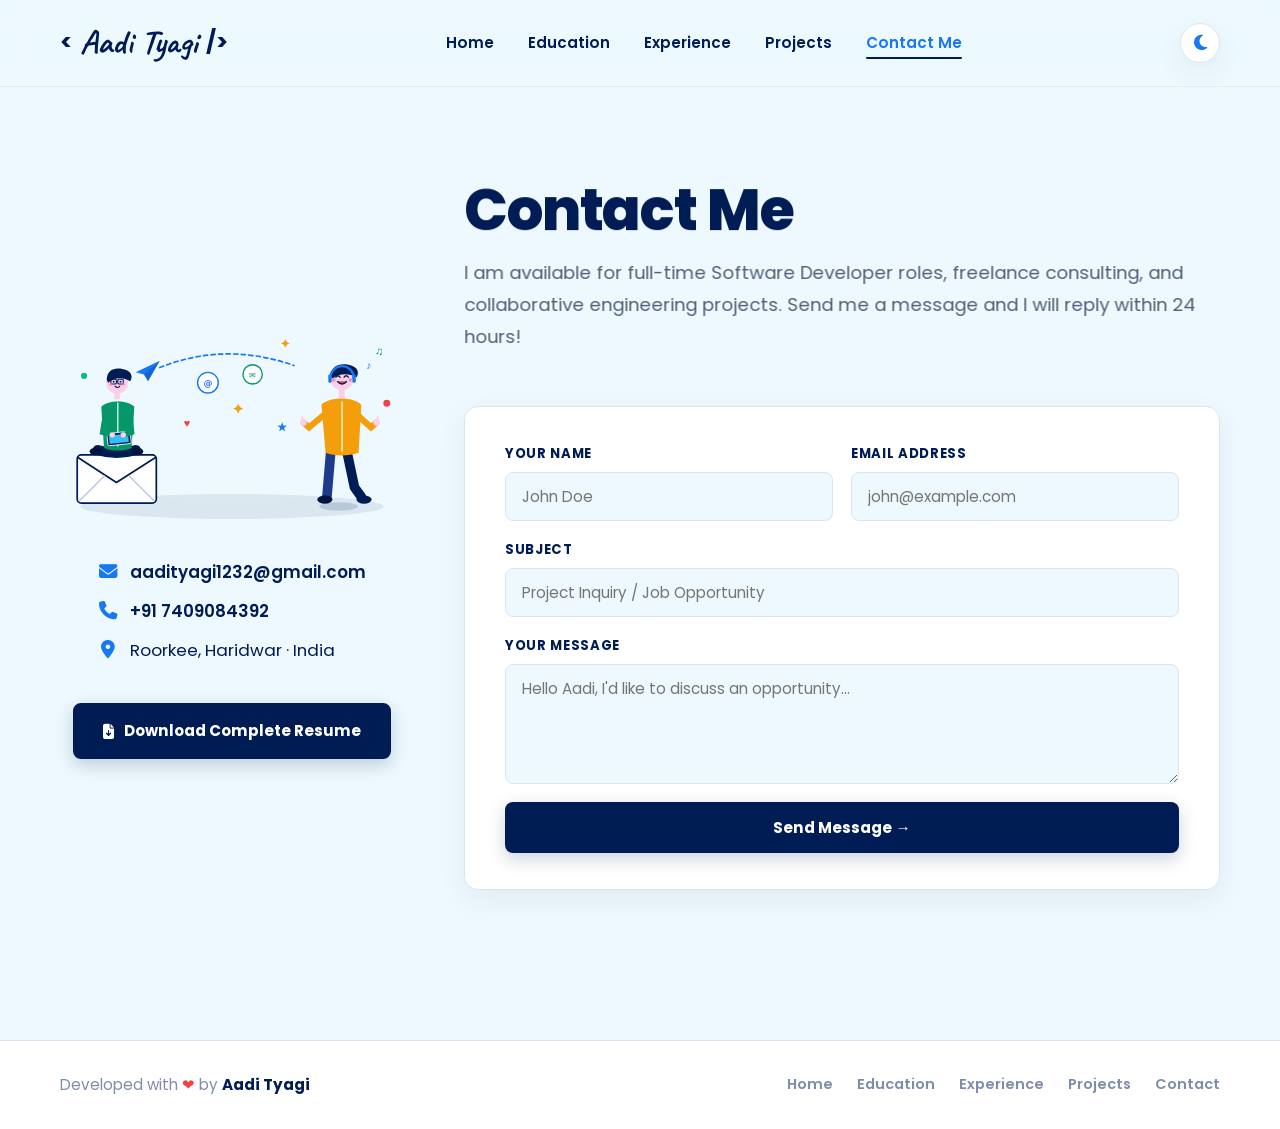
==== commit e1b4c0b0: "Update resume download to Aadi Resume N.pdf" ====
--- a/contact.html
+++ b/contact.html
@@ -225,7 +225,7 @@
           </div>
 
           <!-- Resume Download Button -->
-          <a href="Aadi%20Resume.pdf" download="Aadi Resume.pdf" target="_blank" class="btn-ashutosh scroll-reveal-forward delay-2" style="margin-top: 16px;">
+          <a href="Aadi%20Resume%20N.pdf" download="Aadi Resume N.pdf" target="_blank" class="btn-ashutosh scroll-reveal-forward delay-2" style="margin-top: 16px;">
             <i class="fa-solid fa-file-arrow-down"></i> Download Complete Resume
           </a>
         </div>
